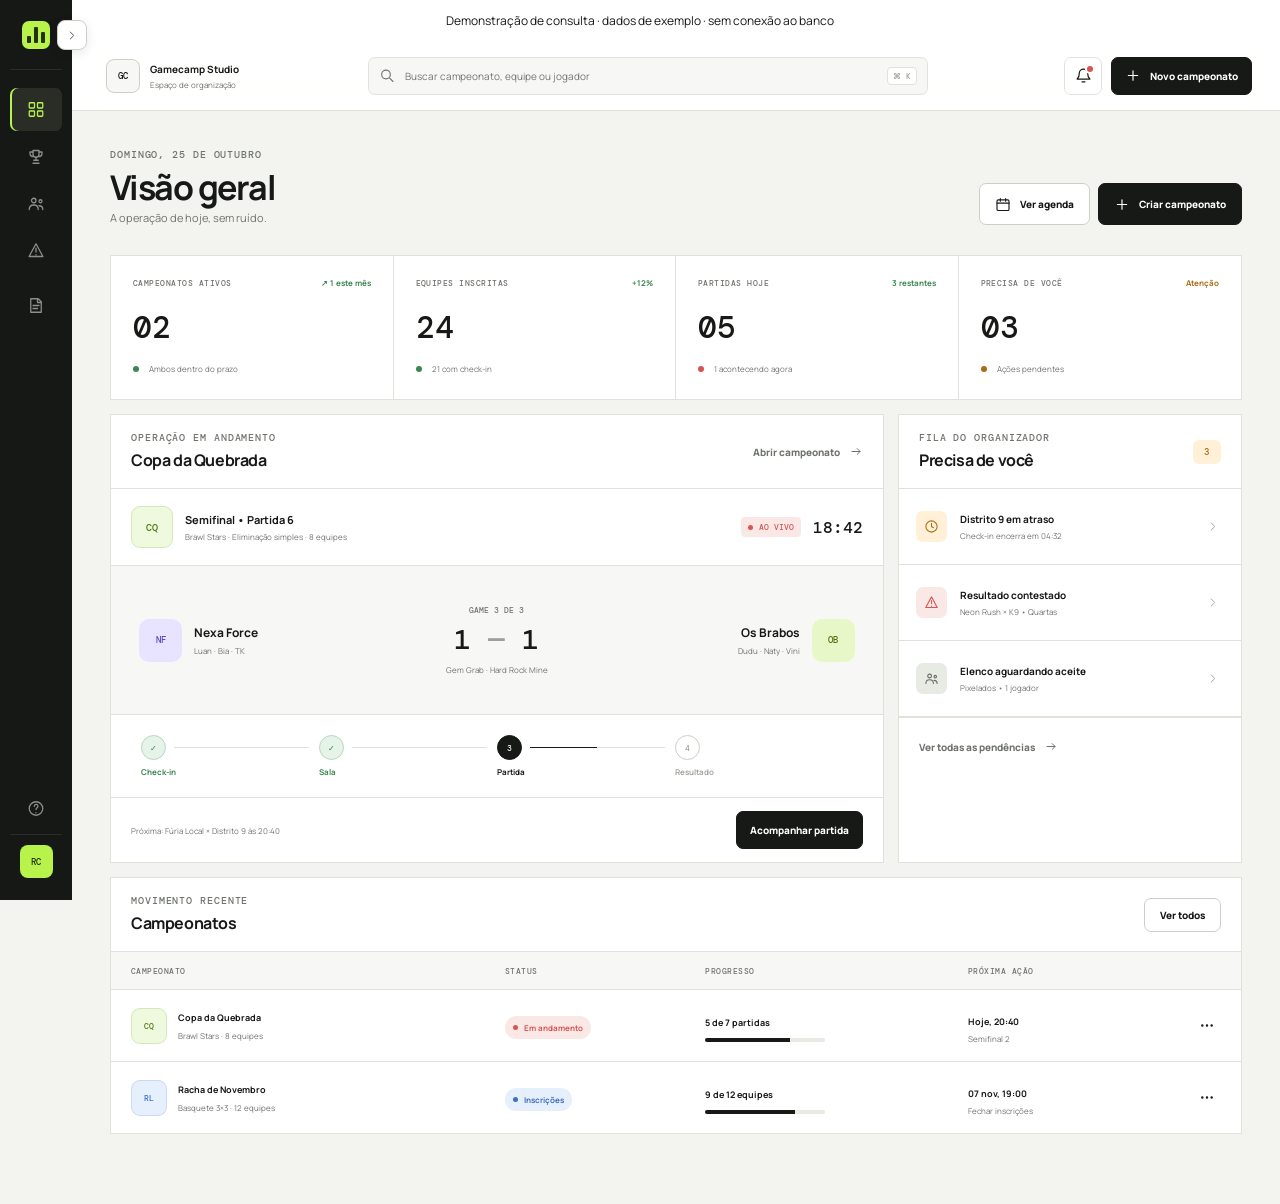
==== demos/gamecamp/index.html @ 2d7ef958 "feat: portfolio ALVZ com landing visual e galerias inline" ====
<!doctype html>
<html lang="pt-BR">
  <head>
    <meta charset="UTF-8" />
    <meta name="viewport" content="width=device-width, initial-scale=1.0" />
    <meta name="description" content="Gamecamp — central de campeonatos comunitários." />
    <title>Gamecamp — Central de campeonatos</title>
    <link rel="preconnect" href="https://fonts.googleapis.com" />
    <link rel="preconnect" href="https://fonts.gstatic.com" crossorigin />
    <link href="https://fonts.googleapis.com/css2?family=DM+Mono:wght@400;500&family=Manrope:wght@400;500;600;700;800&display=swap" rel="stylesheet" />
    <link rel="stylesheet" href="./styles.css" />
  </head>
  <body>
    <svg class="icon-defs" aria-hidden="true">
      <symbol id="i-grid" viewBox="0 0 24 24"><rect x="3" y="3" width="7" height="7" rx="1"/><rect x="14" y="3" width="7" height="7" rx="1"/><rect x="3" y="14" width="7" height="7" rx="1"/><rect x="14" y="14" width="7" height="7" rx="1"/></symbol>
      <symbol id="i-trophy" viewBox="0 0 24 24"><path d="M8 4h8v5a4 4 0 0 1-8 0V4Z"/><path d="M8 6H4v2a4 4 0 0 0 4 4M16 6h4v2a4 4 0 0 1-4 4M12 13v4M8 21h8M9 17h6"/></symbol>
      <symbol id="i-users" viewBox="0 0 24 24"><circle cx="9" cy="8" r="3"/><path d="M3 20c0-4 2-6 6-6s6 2 6 6"/><circle cx="18" cy="9" r="2"/><path d="M16 15c3 0 5 2 5 5"/></symbol>
      <symbol id="i-alert" viewBox="0 0 24 24"><path d="M12 3 2.8 20h18.4L12 3Z"/><path d="M12 9v5M12 17.5v.5"/></symbol>
      <symbol id="i-page" viewBox="0 0 24 24"><path d="M5 3h10l4 4v14H5V3Z"/><path d="M14 3v5h5M8 12h8M8 16h6"/></symbol>
      <symbol id="i-help" viewBox="0 0 24 24"><circle cx="12" cy="12" r="9"/><path d="M9.8 9a2.4 2.4 0 1 1 3.5 2.1c-.8.5-1.3 1-1.3 2.1M12 17.5v.2"/></symbol>
      <symbol id="i-settings" viewBox="0 0 24 24"><circle cx="12" cy="12" r="3"/><path d="m19.4 15 .1.1-1.8 3.1-.2-.1-2.1-.8a7 7 0 0 1-1.4.8l-.3 2.2H10l-.3-2.2a7 7 0 0 1-1.4-.8l-2.1.8-.2.1-1.8-3.1.1-.1 1.8-1.4a7 7 0 0 1 0-1.6L4.3 10.6l-.1-.1L6 7.4l.2.1 2.1.8a7 7 0 0 1 1.4-.8l.3-2.2h3.6l.3 2.2a7 7 0 0 1 1.4.8l2.1-.8.2-.1 1.8 3.1-.1.1-1.8 1.4a7 7 0 0 1 0 1.6l1.9 1.4Z"/></symbol>
      <symbol id="i-search" viewBox="0 0 24 24"><circle cx="10.5" cy="10.5" r="6.5"/><path d="m16 16 5 5"/></symbol>
      <symbol id="i-bell" viewBox="0 0 24 24"><path d="M18 9a6 6 0 0 0-12 0c0 7-3 7-3 8h18c0-1-3-1-3-8ZM10 21h4"/></symbol>
      <symbol id="i-plus" viewBox="0 0 24 24"><path d="M12 5v14M5 12h14"/></symbol>
      <symbol id="i-chevron" viewBox="0 0 24 24"><path d="m9 18 6-6-6-6"/></symbol>
      <symbol id="i-arrow" viewBox="0 0 24 24"><path d="M5 12h14M14 7l5 5-5 5"/></symbol>
      <symbol id="i-calendar" viewBox="0 0 24 24"><rect x="3" y="5" width="18" height="16" rx="2"/><path d="M8 3v4M16 3v4M3 10h18"/></symbol>
      <symbol id="i-clock" viewBox="0 0 24 24"><circle cx="12" cy="12" r="9"/><path d="M12 7v5l3 2"/></symbol>
      <symbol id="i-dots" viewBox="0 0 24 24"><circle cx="5" cy="12" r="1"/><circle cx="12" cy="12" r="1"/><circle cx="19" cy="12" r="1"/></symbol>
      <symbol id="i-external" viewBox="0 0 24 24"><path d="M14 4h6v6M20 4l-9 9"/><path d="M18 13v7H4V6h7"/></symbol>
      <symbol id="i-user" viewBox="0 0 24 24"><circle cx="12" cy="8" r="4"/><path d="M4 21c0-5 2.7-8 8-8s8 3 8 8"/></symbol>
      <symbol id="i-log-out" viewBox="0 0 24 24"><path d="M10 4H4v16h6M14 8l4 4-4 4M18 12H9"/></symbol>
      <symbol id="i-mail" viewBox="0 0 24 24"><rect x="3" y="5" width="18" height="14" rx="2"/><path d="m4 7 8 6 8-6"/></symbol>
      <symbol id="i-lock" viewBox="0 0 24 24"><rect x="4" y="10" width="16" height="11" rx="2"/><path d="M8 10V7a4 4 0 0 1 8 0v3"/></symbol>
    </svg>

    <main class="login-screen" data-login-screen>
      <section class="login-brand-panel">
        <a class="brand-lockup" href="#" aria-label="Gamecamp">
          <span class="brand-symbol"><i></i><i></i><i></i></span>
          <strong>GAMECAMP</strong>
        </a>
        <div class="login-message">
          <p class="overline">CENTRAL DE COMPETIÇÃO</p>
          <h1>Organizar é parte<br />do jogo.</h1>
          <p>Da primeira inscrição ao resultado final, tudo que o organizador precisa para conduzir um campeonato da comunidade.</p>
        </div>
        <div class="match-signal" aria-label="Partida ao vivo">
          <header><span><i></i> PARTIDA AO VIVO</span><time>18:42</time></header>
          <div class="match-signal-score"><span><b>NF</b>Nexa Force</span><strong>1 — 1</strong><span>Os Brabos<b>OB</b></span></div>
          <footer>SEMIFINAL <i></i> GEM GRAB <i></i> GAME 3</footer>
        </div>
      </section>

      <section class="login-form-panel">
        <form class="login-form" data-login-form>
          <div class="login-mobile-brand"><span class="brand-symbol"><i></i><i></i><i></i></span><strong>GAMECAMP</strong></div>
          <p class="overline">GAMECAMP</p>
          <h2 data-auth-title>Login</h2>
          <p class="form-intro" data-auth-intro>Entre na sua conta.</p>

          <label class="input-field signup-only is-hidden">
            <span>Nome</span>
            <span class="input-control plain"><input name="displayName" type="text" placeholder="Como você quer ser chamado" autocomplete="name" minlength="2" maxlength="80" /></span>
          </label>

          <label class="input-field">
            <span>E-mail</span>
            <span class="input-control"><svg><use href="#i-mail"/></svg><input name="email" type="email" placeholder="voce@exemplo.com" autocomplete="email" required /></span>
          </label>
          <label class="input-field">
            <span>Senha</span>
            <span class="input-control"><svg><use href="#i-lock"/></svg><input name="password" type="password" placeholder="Sua senha" autocomplete="current-password" minlength="8" required /></span>
          </label>
          <label class="input-field signup-only is-hidden">
            <span>Confirmar senha</span>
            <span class="input-control"><svg><use href="#i-lock"/></svg><input name="passwordConfirmation" type="password" placeholder="Digite a senha novamente" autocomplete="new-password" minlength="8" /></span>
          </label>
          <div class="login-options" data-login-options><label><input type="checkbox" checked /> Manter conectado</label><button type="button" data-password-reset>Esqueci minha senha</button></div>
          <p class="login-error is-hidden" data-login-error role="alert"></p>
          <button class="primary-action login-submit" type="submit" data-login-submit><span>Entrar</span><svg><use href="#i-arrow"/></svg></button>
          <p class="auth-switch"><span data-auth-switch-copy>Ainda não tem conta?</span> <button type="button" data-auth-mode="signup">Criar conta</button></p>
        </form>
      </section>
    </main>

    <div class="app-shell is-hidden" data-app-shell>
      <aside class="sidebar is-collapsed" data-sidebar>
        <header class="sidebar-header">
          <a class="brand-lockup sidebar-brand" href="#" aria-label="Gamecamp">
            <span class="brand-symbol"><i></i><i></i><i></i></span>
            <strong class="sidebar-label">GAMECAMP</strong>
          </a>
          <button class="sidebar-toggle" data-sidebar-toggle aria-label="Expandir menu" title="Expandir menu">
            <svg><use href="#i-chevron"/></svg>
          </button>
        </header>

        <nav class="sidebar-nav" aria-label="Navegação do dashboard">
          <p class="sidebar-section-label sidebar-label">ORGANIZAÇÃO</p>
          <button class="nav-item is-active" data-view="overview" title="Visão geral"><svg><use href="#i-grid"/></svg><span class="sidebar-label">Visão geral</span></button>
          <button class="nav-item" data-view="tournaments" data-organizer-only title="Campeonatos"><svg><use href="#i-trophy"/></svg><span class="sidebar-label">Campeonatos</span><b class="sidebar-label">2</b></button>
          <button class="nav-item" data-view="teams" data-organizer-only title="Equipes"><svg><use href="#i-users"/></svg><span class="sidebar-label">Equipes</span></button>
          <button class="nav-item" data-view="disputes" data-organizer-only title="Disputas"><svg><use href="#i-alert"/></svg><span class="sidebar-label">Disputas</span><b class="sidebar-label alert-count">1</b></button>

          <p class="sidebar-section-label sidebar-label secondary-label">PRODUTO</p>
          <button class="nav-item" data-view="presentation" title="Apresentação"><svg><use href="#i-page"/></svg><span class="sidebar-label">Apresentação</span></button>
        </nav>

        <div class="sidebar-footer">
          <button class="nav-item" data-demo-toast="Central de ajuda em breve" title="Ajuda"><svg><use href="#i-help"/></svg><span class="sidebar-label">Ajuda</span></button>
          <button class="profile-trigger" data-profile-trigger aria-expanded="false" title="Abrir perfil">
            <span class="avatar">RC</span>
            <span class="profile-copy sidebar-label"><strong data-profile-name>Conta Gamecamp</strong><small data-role-label>Participante</small></span>
            <svg class="profile-dots sidebar-label"><use href="#i-dots"/></svg>
          </button>

          <div class="profile-popover" data-profile-popover aria-hidden="true">
            <header><span class="avatar">RC</span><div><strong data-profile-name>Rafa Costa</strong><small data-profile-email>rafa@gamecamp.local</small></div></header>
            <button data-demo-toast="Página de conta em breve"><svg><use href="#i-user"/></svg> Minha conta</button>
            <button data-demo-toast="Preferências em breve"><svg><use href="#i-settings"/></svg> Preferências</button>
            <hr />
            <button class="danger-action" data-log-out><svg><use href="#i-log-out"/></svg> Sair</button>
          </div>
        </div>
      </aside>

      <section class="workspace">
        <header class="topbar">
          <button class="mobile-sidebar-toggle" data-sidebar-toggle aria-label="Abrir menu"><svg><use href="#i-grid"/></svg></button>
          <div class="workspace-context">
            <span class="context-mark">GC</span>
            <div><strong>Gamecamp Studio</strong><small>Espaço de organização</small></div>
          </div>
          <label class="global-search"><svg><use href="#i-search"/></svg><input type="search" placeholder="Buscar campeonato, equipe ou jogador" /><kbd>⌘ K</kbd></label>
          <div class="topbar-actions">
            <button class="icon-action notification-action" aria-label="Notificações" data-demo-toast="Você tem 3 notificações"><svg><use href="#i-bell"/></svg><i></i></button>
            <button class="primary-action compact-action" data-open-create data-organizer-only><svg><use href="#i-plus"/></svg><span>Novo campeonato</span></button>
          </div>
        </header>

        <div class="workspace-body">
          <section class="workspace-view is-active" data-view-panel="overview">
            <div class="participant-dashboard is-hidden" data-participant-dashboard>
              <div class="page-heading">
                <div><p class="overline">SUA CONTA</p><h1>Bem-vindo à Gamecamp</h1><p>Acompanhe seus campeonatos e equipes em um só lugar.</p></div>
                <button class="primary-action" data-request-organizer>Quero organizar campeonatos</button>
              </div>
              <section class="dashboard-panel participant-welcome">
                <div><p class="overline">PARTICIPAÇÃO</p><h2>Você ainda não está em uma equipe</h2><p>Quando um organizador adicionar ou convidar você, o campeonato aparecerá aqui.</p></div>
                <div class="participant-steps">
                  <span><b>01</b><strong>Receba um convite</strong><small>Do organizador ou capitão da equipe</small></span>
                  <span><b>02</b><strong>Confirme sua equipe</strong><small>Confira elenco, modalidade e horário</small></span>
                  <span><b>03</b><strong>Acompanhe as partidas</strong><small>Check-in, sala, placar e resultados</small></span>
                </div>
              </section>
            </div>
            <div data-organizer-dashboard>
            <div class="page-heading">
              <div><p class="overline">DOMINGO, 25 DE OUTUBRO</p><h1>Visão geral</h1><p>A operação de hoje, sem ruído.</p></div>
              <div class="heading-actions"><button class="secondary-action"><svg><use href="#i-calendar"/></svg> Ver agenda</button><button class="primary-action" data-open-create data-organizer-only><svg><use href="#i-plus"/></svg> Criar campeonato</button></div>
            </div>

            <div class="metric-strip">
              <article><header><span>CAMPEONATOS ATIVOS</span><b>↗ 1 este mês</b></header><strong>02</strong><footer><i class="signal positive"></i> Ambos dentro do prazo</footer></article>
              <article><header><span>EQUIPES INSCRITAS</span><b>+12%</b></header><strong>24</strong><footer><i class="signal positive"></i> 21 com check-in</footer></article>
              <article><header><span>PARTIDAS HOJE</span><b>3 restantes</b></header><strong>05</strong><footer><i class="signal live"></i> 1 acontecendo agora</footer></article>
              <article><header><span>PRECISA DE VOCÊ</span><b class="warning-text">Atenção</b></header><strong>03</strong><footer><i class="signal warning"></i> Ações pendentes</footer></article>
            </div>

            <div class="dashboard-grid">
              <section class="dashboard-panel operations-panel">
                <header class="panel-header"><div><p class="overline">OPERAÇÃO EM ANDAMENTO</p><h2>Copa da Quebrada</h2></div><button class="quiet-action" data-view="tournaments">Abrir campeonato <svg><use href="#i-arrow"/></svg></button></header>
                <div class="operation-summary">
                  <div class="event-identity"><span class="event-monogram">CQ</span><div><strong>Semifinal • Partida 6</strong><small>Brawl Stars · Eliminação simples · 8 equipes</small></div></div>
                  <div class="live-clock"><span><i></i> AO VIVO</span><strong>18:42</strong></div>
                </div>
                <div class="live-match">
                  <div class="team-side"><span class="team-shield violet">NF</span><div><strong>Nexa Force</strong><small>Luan · Bia · TK</small></div></div>
                  <div class="central-score"><small>GAME 3 DE 3</small><strong>1 <i>—</i> 1</strong><span>Gem Grab · Hard Rock Mine</span></div>
                  <div class="team-side right"><div><strong>Os Brabos</strong><small>Dudu · Naty · Vini</small></div><span class="team-shield lime">OB</span></div>
                </div>
                <div class="stage-track"><span class="complete"><i>✓</i><b>Check-in</b></span><span class="complete"><i>✓</i><b>Sala</b></span><span class="current"><i>3</i><b>Partida</b></span><span><i>4</i><b>Resultado</b></span></div>
                <footer class="panel-footer"><span>Próxima: Fúria Local × Distrito 9 às 20:40</span><button class="primary-action compact-action" data-demo-toast="Central da partida aberta">Acompanhar partida</button></footer>
              </section>

              <aside class="dashboard-panel action-panel">
                <header class="panel-header"><div><p class="overline">FILA DO ORGANIZADOR</p><h2>Precisa de você</h2></div><span class="count-badge">3</span></header>
                <div class="action-list">
                  <button><span class="action-icon warning"><svg><use href="#i-clock"/></svg></span><span><strong>Distrito 9 em atraso</strong><small>Check-in encerra em 04:32</small></span><svg><use href="#i-chevron"/></svg></button>
                  <button><span class="action-icon danger"><svg><use href="#i-alert"/></svg></span><span><strong>Resultado contestado</strong><small>Neon Rush × K9 • Quartas</small></span><svg><use href="#i-chevron"/></svg></button>
                  <button><span class="action-icon neutral"><svg><use href="#i-users"/></svg></span><span><strong>Elenco aguardando aceite</strong><small>Pixelados • 1 jogador</small></span><svg><use href="#i-chevron"/></svg></button>
                </div>
                <footer class="panel-footer"><button class="quiet-action" data-view="disputes">Ver todas as pendências <svg><use href="#i-arrow"/></svg></button></footer>
              </aside>
            </div>

            <section class="dashboard-panel recent-panel">
              <header class="panel-header"><div><p class="overline">MOVIMENTO RECENTE</p><h2>Campeonatos</h2></div><button class="secondary-action small-action" data-view="tournaments">Ver todos</button></header>
              <div class="tournament-table" role="table" aria-label="Campeonatos recentes">
                <div class="table-row table-head" role="row"><span>CAMPEONATO</span><span>STATUS</span><span>PROGRESSO</span><span>PRÓXIMA AÇÃO</span><span></span></div>
                <div class="table-row" role="row"><span class="tournament-name"><b class="event-monogram small">CQ</b><span><strong>Copa da Quebrada</strong><small>Brawl Stars · 8 equipes</small></span></span><span><i class="status-pill live"><b></b> Em andamento</i></span><span><strong>5 de 7 partidas</strong><i class="progress-bar"><b style="width:71%"></b></i></span><span><strong>Hoje, 20:40</strong><small>Semifinal 2</small></span><button aria-label="Opções"><svg><use href="#i-dots"/></svg></button></div>
                <div class="table-row" role="row"><span class="tournament-name"><b class="event-monogram small blue">RL</b><span><strong>Racha de Novembro</strong><small>Basquete 3×3 · 12 equipes</small></span></span><span><i class="status-pill scheduled"><b></b> Inscrições</i></span><span><strong>9 de 12 equipes</strong><i class="progress-bar"><b style="width:75%"></b></i></span><span><strong>07 nov, 19:00</strong><small>Fechar inscrições</small></span><button aria-label="Opções"><svg><use href="#i-dots"/></svg></button></div>
              </div>
            </section>
            </div>
          </section>

          <section class="workspace-view" data-view-panel="tournaments">
            <div class="page-heading compact"><div><p class="overline">COPA DA QUEBRADA</p><h1>Chave e partidas</h1><p>Eliminação simples · Semifinais em andamento</p></div><div class="heading-actions"><button class="secondary-action">Regulamento</button><button class="primary-action compact-action">Gerenciar rodada</button></div></div>
            <section class="dashboard-panel bracket-panel">
              <header class="panel-header"><div><p class="overline">CHAVE PRINCIPAL</p><h2>Eliminação simples</h2></div><div class="bracket-legend"><span><i class="signal live"></i> Ao vivo</span><span><i class="signal positive"></i> Finalizada</span></div></header>
              <div class="bracket-board">
                <div class="bracket-column"><h3>QUARTAS DE FINAL</h3><article class="bracket-match finished"><span>Nexa Force <b>2</b></span><span>Zona Norte <b>0</b></span></article><article class="bracket-match finished"><span>Os Brabos <b>2</b></span><span>Alpha Crew <b>1</b></span></article><article class="bracket-match finished"><span>Fúria Local <b>2</b></span><span>Pixelados <b>0</b></span></article><article class="bracket-match"><span>Distrito 9 <b>—</b></span><span>Ritmo Rush <b>—</b></span></article></div>
                <div class="bracket-column centered"><h3>SEMIFINAIS</h3><article class="bracket-match is-live"><small>AO VIVO · GAME 3</small><span>Nexa Force <b>1</b></span><span>Os Brabos <b>1</b></span></article><article class="bracket-match"><small>HOJE · 20:40</small><span>Fúria Local <b>—</b></span><span>A definir <b>—</b></span></article></div>
                <div class="bracket-column final-column"><h3>GRANDE FINAL</h3><article class="bracket-match final-match"><small>HOJE · 21:30</small><span>Finalista 1 <b>—</b></span><span>Finalista 2 <b>—</b></span></article></div>
              </div>
            </section>
          </section>

          <section class="workspace-view" data-view-panel="teams">
            <div class="page-heading compact"><div><p class="overline">COMUNIDADE</p><h1>Equipes</h1><p>Elencos, capitães e situação de participação.</p></div><button class="primary-action"><svg><use href="#i-plus"/></svg> Convidar equipe</button></div>
            <section class="dashboard-panel teams-panel">
              <div class="teams-grid">
                <article><span class="team-shield violet">NF</span><div><strong>Nexa Force</strong><small>Luan · Bia · TK · Niko</small></div><i class="status-pill confirmed"><b></b> Confirmada</i></article>
                <article><span class="team-shield lime">OB</span><div><strong>Os Brabos</strong><small>Dudu · Naty · Vini</small></div><i class="status-pill confirmed"><b></b> Confirmada</i></article>
                <article><span class="team-shield red">FL</span><div><strong>Fúria Local</strong><small>Maya · Gu · Levi · Iris</small></div><i class="status-pill confirmed"><b></b> Confirmada</i></article>
                <article><span class="team-shield cyan">D9</span><div><strong>Distrito 9</strong><small>Leo · Rani · Beto</small></div><i class="status-pill pending"><b></b> Pendente</i></article>
              </div>
            </section>
          </section>

          <section class="workspace-view" data-view-panel="disputes">
            <div class="page-heading compact"><div><p class="overline">ARBITRAGEM</p><h1>Disputas</h1><p>Evidências, decisões e histórico de alterações.</p></div><button class="secondary-action">Política de disputa</button></div>
            <section class="dashboard-panel dispute-card">
              <header><span class="action-icon danger"><svg><use href="#i-alert"/></svg></span><div><p class="overline">ABERTA HÁ 06 MIN</p><h2>Neon Rush × K9</h2><p>Resultado da segunda partida contestado pela equipe K9.</p></div><i class="status-pill review"><b></b> Em análise</i></header>
              <div class="evidence-row"><span><small>RESULTADO INFORMADO</small><strong>Neon Rush 2 — 0 K9</strong></span><span><small>MOTIVO</small><strong>Configuração incorreta da sala</strong></span><span><small>EVIDÊNCIAS</small><strong>2 screenshots</strong></span></div>
              <footer><button class="secondary-action">Ver evidências</button><button class="primary-action" data-demo-toast="Painel de decisão aberto">Analisar disputa</button></footer>
            </section>
          </section>

          <section class="workspace-view" data-view-panel="presentation">
            <div class="page-heading compact"><div><p class="overline">VISÃO DO PRODUTO</p><h1>Apresentação</h1><p>A ideia original continua aqui, agora subordinada ao produto.</p></div><button class="secondary-action"><svg><use href="#i-external"/></svg> Compartilhar resumo</button></div>
            <section class="presentation-board">
              <article class="presentation-statement"><span>01 / PROBLEMA</span><h2>Campeonatos pequenos ainda vivem entre planilha, grupo e improviso.</h2><p>O Gamecamp junta inscrição, chave, partida, evidência e decisão numa operação única, compreensível no celular.</p></article>
              <article><span>02 / PRIMEIRO RECORTE</span><h3>Brawl Stars</h3><p>Equipes de três, batalha amistosa, check-in, sala, sets, games e resultado confirmado pelos capitães.</p></article>
              <article><span>03 / MOTOR</span><h3>Multi-modalidade</h3><p>O núcleo permanece; placar, elenco e regras mudam conforme o esporte ou jogo.</p></article>
              <article class="presentation-quote"><p>“Menos caos no grupo.<br />Mais jogo na tela.”</p><small>PRINCÍPIO DE PRODUTO</small></article>
            </section>
          </section>
        </div>
      </section>
    </div>

    <div class="dialog-backdrop is-hidden" data-create-dialog role="dialog" aria-modal="true" aria-labelledby="create-title">
      <section class="create-dialog">
        <header><div><p class="overline">NOVO CAMPEONATO</p><h2 id="create-title">Comece pelo essencial</h2></div><button data-close-create aria-label="Fechar">×</button></header>
        <div class="create-options">
          <button class="is-selected" data-game="Brawl Stars"><span class="game-glyph">BS</span><span><strong>Brawl Stars</strong><small>3×3 · Online</small></span><i>✓</i></button>
          <button data-game="Basquete 3x3"><span class="game-glyph">3×3</span><span><strong>Basquete</strong><small>Quadra · Presencial</small></span><i>✓</i></button>
          <button data-game="Outra modalidade"><span class="game-glyph">+</span><span><strong>Outra modalidade</strong><small>Configurar do zero</small></span><i>✓</i></button>
        </div>
        <label class="input-field"><span>Nome do campeonato</span><span class="input-control plain"><input data-tournament-name value="Copa da Comunidade" minlength="3" maxlength="120" required /></span></label>
        <footer><button class="secondary-action" data-close-create>Cancelar</button><button class="primary-action" data-create-draft>Criar rascunho <svg><use href="#i-arrow"/></svg></button></footer>
      </section>
    </div>

    <div class="dialog-backdrop is-hidden" data-organizer-dialog role="dialog" aria-modal="true" aria-labelledby="organizer-title">
      <section class="create-dialog organizer-dialog">
        <header><div><p class="overline">PERMISSÃO DE ORGANIZADOR</p><h2 id="organizer-title">Conte um pouco sobre o campeonato</h2></div><button data-close-organizer aria-label="Fechar">×</button></header>
        <p class="dialog-intro">Você continuará usando sua conta normalmente enquanto a solicitação é analisada.</p>
        <label class="input-field"><span>O que você pretende organizar?</span><span class="input-control textarea-control"><textarea data-organizer-message minlength="20" maxlength="1000" placeholder="Ex.: campeonato comunitário de Brawl Stars para 16 equipes, previsto para dezembro." required></textarea></span></label>
        <footer><button class="secondary-action" data-close-organizer>Cancelar</button><button class="primary-action" data-submit-organizer>Enviar solicitação <svg><use href="#i-arrow"/></svg></button></footer>
      </section>
    </div>

    <div class="toast" data-toast role="status" aria-live="polite"><span>✓</span><p></p></div>
    
  <script src="./demo.js"></script></body>
</html>
---- demos/gamecamp/styles.css ----
:root {
  --background: #f3f4f0;
  --surface: #ffffff;
  --surface-subtle: #f7f8f5;
  --surface-strong: #e8eae4;
  --foreground: #171916;
  --muted: #6f746c;
  --border: #dfe2db;
  --border-strong: #cbd0c6;
  --sidebar: #161815;
  --sidebar-muted: #8b9087;
  --accent: #b7f34b;
  --accent-strong: #79a71f;
  --accent-ink: #243109;
  --danger: #d85652;
  --danger-soft: #fae8e6;
  --warning: #a96b13;
  --warning-soft: #fff0d7;
  --info: #3f6fbe;
  --info-soft: #e6effc;
  --success: #3c8652;
  --success-soft: #e5f3e8;
  --violet: #6e5bdd;
  --violet-soft: #e8e4ff;
  --shadow: 0 20px 60px rgba(24, 29, 20, 0.12);
  --sidebar-collapsed: 72px;
  --sidebar-expanded: 236px;
  --radius-sm: 8px;
  --radius-md: 12px;
  --font-ui: "Manrope", sans-serif;
  --font-mono: "DM Mono", monospace;
}

* { box-sizing: border-box; }
html, body { min-height: 100%; }
body { margin: 0; background: var(--background); color: var(--foreground); font-family: var(--font-ui); }
button, input, textarea { font: inherit; }
button { color: inherit; }
a { color: inherit; text-decoration: none; }
.is-hidden { display: none !important; }
.icon-defs { position: fixed; width: 0; height: 0; overflow: hidden; }
svg { width: 19px; height: 19px; fill: none; stroke: currentColor; stroke-width: 1.7; stroke-linecap: round; stroke-linejoin: round; }
.overline { margin: 0 0 9px; color: var(--muted); font: 500 10px/1.2 var(--font-mono); letter-spacing: .09em; }

/* Login */
.login-screen { min-height: 100vh; display: grid; grid-template-columns: minmax(430px, .95fr) minmax(470px, 1.05fr); background: var(--surface); }
.login-brand-panel { min-height: 100vh; padding: 42px 54px; display: flex; flex-direction: column; position: relative; overflow: hidden; background: var(--sidebar); color: #f7f8f4; }
.login-brand-panel::before { content: ""; position: absolute; inset: 0; opacity: .12; background-image: linear-gradient(rgba(255,255,255,.16) 1px, transparent 1px), linear-gradient(90deg, rgba(255,255,255,.16) 1px, transparent 1px); background-size: 44px 44px; mask-image: linear-gradient(to bottom right, #000, transparent 75%); }
.login-brand-panel::after { content: ""; position: absolute; width: 360px; height: 360px; right: -175px; bottom: 8%; border: 1px solid rgba(183,243,75,.2); border-radius: 50%; box-shadow: 0 0 0 70px rgba(183,243,75,.035), 0 0 0 140px rgba(183,243,75,.025); }
.brand-lockup { display: inline-flex; align-items: center; gap: 11px; position: relative; z-index: 1; }
.brand-lockup strong { font-size: 16px; letter-spacing: .08em; }
.brand-symbol { width: 28px; height: 28px; display: grid; grid-template-columns: repeat(3, 1fr); align-items: end; gap: 3px; padding: 6px 5px; border-radius: 7px; background: var(--accent); }
.brand-symbol i { display: block; border-radius: 1px; background: var(--accent-ink); }
.brand-symbol i:nth-child(1) { height: 7px; }.brand-symbol i:nth-child(2) { height: 16px; }.brand-symbol i:nth-child(3) { height: 11px; }
.login-message { max-width: 650px; margin: auto 0 65px; position: relative; z-index: 1; }
.login-message .overline { color: var(--accent); }
.login-message h1 { margin: 0 0 25px; font-size: clamp(48px, 5vw, 76px); line-height: .98; letter-spacing: -.06em; }
.login-message > p:last-child { max-width: 530px; margin: 0; color: #aeb3aa; font-size: 16px; line-height: 1.75; }
.login-brand-panel > small { position: relative; z-index: 1; color: #777d74; font: 400 10px var(--font-mono); }
.match-signal { width: min(590px, 100%); margin-bottom: 35px; position: relative; z-index: 1; border: 1px solid #343831; background: rgba(26,29,25,.86); }
.match-signal header, .match-signal footer { min-height: 36px; padding: 0 14px; display: flex; align-items: center; justify-content: space-between; color: #899087; font: 500 9px var(--font-mono); letter-spacing: .07em; }
.match-signal header { border-bottom: 1px solid #343831; }.match-signal footer { justify-content: flex-start; gap: 11px; border-top: 1px solid #343831; }.match-signal footer i { width: 3px; height: 3px; border-radius: 50%; background: #596057; }
.match-signal header span { display: flex; align-items: center; gap: 8px; color: var(--accent); }.match-signal header span i { width: 6px; height: 6px; border-radius: 50%; background: var(--accent); animation: pulse 1.4s infinite; }
.match-signal-score { min-height: 76px; padding: 0 18px; display: grid; grid-template-columns: 1fr auto 1fr; align-items: center; gap: 15px; }
.match-signal-score > span { display: flex; align-items: center; gap: 10px; font-size: 12px; font-weight: 700; }.match-signal-score > span:last-child { justify-content: flex-end; }.match-signal-score b { width: 34px; height: 34px; display: grid; place-items: center; border: 1px solid #42473e; color: #b7bcb3; font: 500 9px var(--font-mono); }.match-signal-score > strong { font: 500 23px var(--font-mono); }
.login-form-panel { min-height: 100vh; display: grid; place-items: center; padding: 55px; }
.login-form { width: min(410px, 100%); }
.login-mobile-brand { display: none; }
.login-form h2 { margin: 0 0 8px; font-size: 36px; letter-spacing: -.045em; }
.form-intro { margin: 0 0 35px; color: var(--muted); font-size: 14px; line-height: 1.6; }
.input-field { display: grid; gap: 8px; margin-bottom: 18px; color: #484d46; font-size: 11px; font-weight: 700; }
.input-control { min-height: 50px; display: flex; align-items: center; gap: 11px; padding: 0 14px; border: 1px solid var(--border-strong); border-radius: var(--radius-sm); background: var(--surface); transition: border-color .2s, box-shadow .2s; }
.input-control:focus-within { border-color: #7e8579; box-shadow: 0 0 0 3px rgba(23,25,22,.06); }.input-control svg { width: 17px; color: #8c9289; }.input-control input { width: 100%; border: 0; outline: 0; background: transparent; color: var(--foreground); font-size: 13px; }.input-control.plain { padding-inline: 12px; }
.login-options { margin: -1px 0 25px; display: flex; align-items: center; justify-content: space-between; gap: 12px; color: var(--muted); font-size: 10px; }.login-options label { display: flex; align-items: center; gap: 7px; }.login-options input { accent-color: var(--foreground); }.login-options button { border: 0; background: transparent; color: var(--foreground); font-size: 10px; font-weight: 700; cursor: pointer; }
.login-submit { width: 100%; min-height: 51px; justify-content: space-between !important; }
.login-error { margin: -10px 0 16px; color: var(--danger); font-size: 10px; line-height: 1.5; }
.login-error.is-success { color: var(--success); }
.auth-switch { margin: 20px 0 0; color: var(--muted); font-size: 11px; text-align: center; }
.auth-switch button { padding: 0; border: 0; background: transparent; color: var(--foreground); font-weight: 800; cursor: pointer; }
/* App shell */
.app-shell { min-height: 100vh; display: flex; }
.sidebar { width: var(--sidebar-expanded); height: 100vh; height: 100dvh; min-height: 0; padding: 0 10px 12px; display: flex; flex-direction: column; flex: none; position: fixed; inset: 0 auto 0 0; z-index: 10; overflow: visible; background: var(--sidebar); color: #eef0eb; transition: width .22s ease; }
.sidebar.is-collapsed { width: var(--sidebar-collapsed); }
.sidebar-header { height: 70px; display: flex; align-items: center; justify-content: space-between; padding: 0 9px; position: relative; border-bottom: 1px solid #2a2d28; }
.sidebar-brand { overflow: hidden; white-space: nowrap; }.sidebar-brand .brand-symbol { flex: none; }.sidebar-brand strong { margin-left: 2px; }
.sidebar-toggle { width: 30px; height: 30px; display: grid; place-items: center; position: absolute; right: -25px; top: 20px; z-index: 2; border: 1px solid var(--border-strong); border-radius: 8px; background: var(--surface); color: #555b53; box-shadow: 0 3px 12px rgba(0,0,0,.09); cursor: pointer; }
.sidebar-toggle svg { width: 14px; transition: transform .22s; }.sidebar:not(.is-collapsed) .sidebar-toggle svg { transform: rotate(180deg); }
.sidebar-nav { min-height: 0; padding-top: 18px; display: grid; gap: 4px; overflow-y: auto; overflow-x: hidden; scrollbar-width: none; }.sidebar-nav::-webkit-scrollbar { display: none; }
.sidebar-section-label { margin: 0 11px 8px; color: #60665d; font: 500 8px var(--font-mono); letter-spacing: .12em; white-space: nowrap; }.secondary-label { margin-top: 18px; }
.nav-item { min-height: 43px; width: 100%; padding: 0 12px; display: flex; align-items: center; gap: 13px; border: 0; border-radius: 7px; background: transparent; color: var(--sidebar-muted); text-align: left; cursor: pointer; white-space: nowrap; overflow: hidden; transition: background .16s, color .16s; }
.nav-item svg { width: 18px; flex: none; }.nav-item span { font-size: 11px; font-weight: 600; }.nav-item > b { min-width: 20px; height: 19px; margin-left: auto; display: grid; place-items: center; border-radius: 5px; background: #2e322c; color: #92988f; font: 500 8px var(--font-mono); }.nav-item > b.alert-count { background: #4a2927; color: #f7a6a1; }
.nav-item:hover { background: #20231f; color: #eef0eb; }.nav-item.is-active { background: #292d26; color: #fff; box-shadow: inset 2px 0 var(--accent); }.nav-item.is-active svg { color: var(--accent); }
.sidebar.is-collapsed .sidebar-label { display: none; width: 0; opacity: 0; pointer-events: none; overflow: hidden; }.sidebar.is-collapsed .sidebar-header { padding-inline: 0; justify-content: center; }.sidebar.is-collapsed .sidebar-brand { gap: 0; }.sidebar.is-collapsed .nav-item { justify-content: center; gap: 0; padding-inline: 0; }.sidebar.is-collapsed .sidebar-section-label { display: none; }.sidebar.is-collapsed .secondary-label { width: 30px; height: 1px; margin: 3px auto 0; display: block; background: #2a2d28; color: transparent; }.sidebar.is-collapsed .profile-trigger { gap: 0; }
.sidebar-footer { margin-top: auto; position: relative; display: grid; gap: 4px; }
.profile-trigger { min-height: 54px; width: 100%; padding: 8px 9px; display: flex; align-items: center; gap: 10px; border: 0; border-top: 1px solid #2a2d28; background: transparent; color: #fff; cursor: pointer; text-align: left; overflow: hidden; }
.avatar { width: 33px; height: 33px; display: grid; place-items: center; flex: none; border-radius: 8px; background: var(--accent); color: var(--accent-ink); font: 500 9px var(--font-mono); }
.profile-copy { display: grid; gap: 3px; white-space: nowrap; }.profile-copy strong { font-size: 10px; }.profile-copy small { color: var(--sidebar-muted); font-size: 8px; }.profile-dots { width: 17px; margin-left: auto; color: var(--sidebar-muted); }
.sidebar.is-collapsed .profile-trigger { justify-content: center; padding-inline: 0; }
.profile-popover { width: 240px; padding: 8px; position: absolute; left: calc(100% + 10px); bottom: 3px; display: none; border: 1px solid var(--border); border-radius: 10px; background: var(--surface); color: var(--foreground); box-shadow: var(--shadow); }.profile-popover.is-open { display: block; animation: pop .16s ease; }.profile-popover header { padding: 8px; display: flex; align-items: center; gap: 10px; border-bottom: 1px solid var(--border); margin-bottom: 6px; }.profile-popover header div { display: grid; gap: 3px; }.profile-popover header strong { font-size: 10px; }.profile-popover header small { color: var(--muted); font-size: 8px; }.profile-popover button { width: 100%; min-height: 36px; padding: 0 9px; display: flex; align-items: center; gap: 9px; border: 0; border-radius: 6px; background: transparent; font-size: 10px; cursor: pointer; }.profile-popover button:hover { background: var(--surface-subtle); }.profile-popover button svg { width: 16px; color: var(--muted); }.profile-popover hr { border: 0; border-top: 1px solid var(--border); margin: 6px 0; }.profile-popover .danger-action { color: var(--danger); }

.workspace { width: calc(100% - var(--sidebar-collapsed)); min-height: 100vh; margin-left: var(--sidebar-collapsed); transition: width .22s, margin-left .22s; }
.sidebar:not(.is-collapsed) + .workspace { width: calc(100% - var(--sidebar-expanded)); margin-left: var(--sidebar-expanded); }
.topbar { height: 70px; padding: 0 28px 0 34px; display: grid; grid-template-columns: 240px minmax(260px, 560px) auto; align-items: center; gap: 22px; border-bottom: 1px solid var(--border); background: rgba(255,255,255,.92); position: sticky; top: 0; z-index: 5; backdrop-filter: blur(12px); }
.mobile-sidebar-toggle { display: none; }
.workspace-context { display: flex; align-items: center; gap: 10px; }.context-mark { width: 34px; height: 34px; display: grid; place-items: center; border: 1px solid var(--border-strong); border-radius: 8px; background: var(--surface-subtle); font: 500 9px var(--font-mono); }.workspace-context div { display: grid; gap: 3px; }.workspace-context strong { font-size: 10px; }.workspace-context small { color: var(--muted); font-size: 8px; }
.global-search { min-height: 38px; padding: 0 10px; display: flex; align-items: center; gap: 8px; border: 1px solid var(--border); border-radius: 7px; background: var(--surface-subtle); color: var(--muted); }.global-search svg { width: 16px; }.global-search input { min-width: 0; flex: 1; border: 0; outline: 0; background: transparent; color: var(--foreground); font-size: 10px; }.global-search kbd { padding: 3px 5px; border: 1px solid var(--border); border-radius: 4px; background: var(--surface); color: #8b9088; font: 400 8px var(--font-mono); }
.topbar-actions { display: flex; align-items: center; justify-content: flex-end; gap: 9px; }.icon-action { width: 38px; height: 38px; display: grid; place-items: center; position: relative; border: 1px solid var(--border); border-radius: 7px; background: var(--surface); cursor: pointer; }.icon-action svg { width: 17px; }.notification-action i { width: 6px; height: 6px; position: absolute; top: 8px; right: 8px; border-radius: 50%; background: var(--danger); box-shadow: 0 0 0 2px var(--surface); }
.primary-action, .secondary-action, .quiet-action { min-height: 42px; padding: 0 15px; display: inline-flex; align-items: center; justify-content: center; gap: 9px; border-radius: 7px; font-size: 10px; font-weight: 800; cursor: pointer; transition: transform .16s, background .16s, border-color .16s; }.primary-action:hover, .secondary-action:hover { transform: translateY(-1px); }.primary-action { border: 1px solid var(--foreground); background: var(--foreground); color: #fff; }.primary-action svg { width: 16px; }.secondary-action { border: 1px solid var(--border-strong); background: var(--surface); color: var(--foreground); }.secondary-action svg { width: 16px; }.quiet-action { min-height: auto; padding: 0; border: 0; background: transparent; color: var(--muted); }.quiet-action:hover { color: var(--foreground); }.quiet-action svg { width: 14px; }.compact-action { min-height: 38px; padding-inline: 13px; }.small-action { min-height: 34px; }
.workspace-body { max-width: 1500px; margin: auto; padding: 38px 38px 70px; }
.workspace-view { display: none; }.workspace-view.is-active { display: block; animation: fade .24s ease; }
.page-heading { margin-bottom: 30px; display: flex; align-items: flex-end; justify-content: space-between; gap: 30px; }.page-heading h1 { margin: 0 0 6px; font-size: 34px; line-height: 1; letter-spacing: -.045em; }.page-heading > div > p:last-child { margin: 0; color: var(--muted); font-size: 11px; }.page-heading.compact { align-items: center; }.heading-actions { display: flex; gap: 8px; }
.metric-strip { display: grid; grid-template-columns: repeat(4,1fr); border: 1px solid var(--border); background: var(--surface); }.metric-strip article { min-height: 143px; padding: 21px 22px; border-right: 1px solid var(--border); }.metric-strip article:last-child { border-right: 0; }.metric-strip header, .metric-strip footer { display: flex; align-items: center; justify-content: space-between; gap: 10px; }.metric-strip header span { color: var(--muted); font: 500 8px var(--font-mono); letter-spacing: .06em; }.metric-strip header b { color: var(--success); font-size: 8px; }.metric-strip article > strong { display: block; margin: 19px 0 15px; font: 500 31px var(--font-mono); }.metric-strip footer { justify-content: flex-start; color: var(--muted); font-size: 8px; }.signal { width: 6px; height: 6px; flex: none; border-radius: 50%; background: #a0a59d; }.signal.positive { background: var(--success); }.signal.live { background: var(--danger); animation: pulse 1.4s infinite; }.signal.warning { background: var(--warning); }.warning-text { color: var(--warning) !important; }
.dashboard-grid { margin-top: 14px; display: grid; grid-template-columns: minmax(0, 1.62fr) minmax(300px, .72fr); gap: 14px; }
.dashboard-panel { border: 1px solid var(--border); background: var(--surface); }.panel-header { min-height: 70px; padding: 17px 20px; display: flex; align-items: center; justify-content: space-between; gap: 20px; border-bottom: 1px solid var(--border); }.panel-header .overline { margin-bottom: 5px; }.panel-header h2 { margin: 0; font-size: 16px; letter-spacing: -.025em; }.count-badge { min-width: 28px; height: 24px; display: grid; place-items: center; border-radius: 6px; background: var(--warning-soft); color: var(--warning); font: 500 9px var(--font-mono); }
.operation-summary { min-height: 76px; padding: 14px 20px; display: flex; align-items: center; justify-content: space-between; gap: 20px; }.event-identity { display: flex; align-items: center; gap: 12px; }.event-monogram { width: 42px; height: 42px; display: grid; place-items: center; flex: none; border: 1px solid #d7e7b9; border-radius: 9px; background: #eff9de; color: #547616; font: 500 10px var(--font-mono); }.event-identity div { display: grid; gap: 4px; }.event-identity strong { font-size: 11px; }.event-identity small { color: var(--muted); font-size: 8px; }.live-clock { display: flex; align-items: center; gap: 12px; }.live-clock span { padding: 5px 7px; display: flex; align-items: center; gap: 6px; border-radius: 4px; background: var(--danger-soft); color: var(--danger); font: 500 8px var(--font-mono); }.live-clock span i { width: 5px; height: 5px; border-radius: 50%; background: currentColor; animation: pulse 1.4s infinite; }.live-clock strong { font: 500 16px var(--font-mono); }
.live-match { min-height: 150px; padding: 25px 28px; display: grid; grid-template-columns: 1fr auto 1fr; align-items: center; gap: 22px; border-block: 1px solid var(--border); background: var(--surface-subtle); }.team-side { display: flex; align-items: center; gap: 12px; }.team-side.right { justify-content: flex-end; text-align: right; }.team-side div { display: grid; gap: 4px; }.team-side strong { font-size: 12px; }.team-side small { color: var(--muted); font-size: 8px; }.team-shield { width: 43px; height: 43px; display: grid; place-items: center; flex: none; border-radius: 10px; font: 500 9px var(--font-mono); }.team-shield.violet { background: var(--violet-soft); color: #5844c8; }.team-shield.lime { background: #e8f7c8; color: #527212; }.team-shield.red { background: var(--danger-soft); color: var(--danger); }.team-shield.cyan { background: #dff4f5; color: #357b7f; }
.central-score { min-width: 150px; display: grid; justify-items: center; gap: 6px; }.central-score small { color: var(--muted); font: 500 8px var(--font-mono); }.central-score strong { font: 500 28px var(--font-mono); }.central-score strong i { color: #9ba098; font-style: normal; }.central-score span { color: var(--muted); font-size: 8px; }
.stage-track { min-height: 82px; padding: 0 30px; display: grid; grid-template-columns: repeat(4,1fr); align-items: center; }.stage-track span { display: flex; flex-direction: column; align-items: flex-start; gap: 7px; position: relative; color: #a3a79f; }.stage-track span::after { content: ""; height: 1px; position: absolute; left: 33px; right: 10px; top: 12px; background: var(--border); }.stage-track span:last-child::after { display: none; }.stage-track i { width: 25px; height: 25px; display: grid; place-items: center; flex: none; position: relative; z-index: 1; border: 1px solid var(--border-strong); border-radius: 50%; background: var(--surface); font: 500 8px var(--font-mono); font-style: normal; }.stage-track b { min-height: 10px; font-size: 8px; line-height: 1.25; }.stage-track .complete { color: var(--success); }.stage-track .complete i { border-color: #bad6c2; background: var(--success-soft); }.stage-track .current { color: var(--foreground); }.stage-track .current i { border-color: var(--foreground); background: var(--foreground); color: #fff; }.stage-track .current::after { background: linear-gradient(to right, var(--foreground) 50%, var(--border) 50%); }
.panel-footer { min-height: 58px; padding: 13px 20px; display: flex; align-items: center; justify-content: space-between; gap: 15px; border-top: 1px solid var(--border); }.panel-footer > span { color: var(--muted); font-size: 8px; }
.action-list { display: grid; }.action-list > button { min-height: 76px; padding: 12px 17px; display: grid; grid-template-columns: 34px 1fr 18px; align-items: center; gap: 10px; border: 0; border-bottom: 1px solid var(--border); background: var(--surface); text-align: left; cursor: pointer; }.action-list > button:hover { background: var(--surface-subtle); }.action-list > button > span:nth-child(2) { display: grid; gap: 4px; }.action-list strong { font-size: 10px; }.action-list small { color: var(--muted); font-size: 8px; }.action-list > button > svg { width: 14px; color: #a1a69e; }.action-icon { width: 31px; height: 31px; display: grid; place-items: center; border-radius: 7px; }.action-icon svg { width: 15px; }.action-icon.warning { background: var(--warning-soft); color: var(--warning); }.action-icon.danger { background: var(--danger-soft); color: var(--danger); }.action-icon.neutral { background: var(--surface-strong); color: #676d64; }
.recent-panel { margin-top: 14px; }.tournament-table { overflow-x: auto; }.table-row { min-width: 780px; min-height: 72px; padding: 0 20px; display: grid; grid-template-columns: 1.45fr .75fr 1fr .85fr 28px; align-items: center; gap: 15px; border-top: 1px solid var(--border); }.table-row:first-child { border-top: 0; }.table-head { min-height: 37px; background: var(--surface-subtle); color: var(--muted); font: 500 8px var(--font-mono); letter-spacing: .06em; }.tournament-name { display: flex; align-items: center; gap: 11px; }.event-monogram.small { width: 36px; height: 36px; font-size: 8px; }.event-monogram.blue { border-color: #ccd9ec; background: var(--info-soft); color: var(--info); }.tournament-name > span { display: grid; gap: 3px; }.tournament-name strong, .table-row > span > strong { font-size: 9px; }.tournament-name small, .table-row > span > small { display: block; margin-top: 3px; color: var(--muted); font-size: 8px; }.status-pill { width: max-content; min-height: 23px; padding: 0 8px; display: inline-flex; align-items: center; gap: 6px; border-radius: 99px; font-size: 8px; font-style: normal; font-weight: 700; }.status-pill b { width: 5px; height: 5px; border-radius: 50%; background: currentColor; }.status-pill.live { background: var(--danger-soft); color: var(--danger); }.status-pill.scheduled { background: var(--info-soft); color: var(--info); }.status-pill.confirmed { background: var(--success-soft); color: var(--success); }.status-pill.pending { background: var(--warning-soft); color: var(--warning); }.status-pill.review { background: #f3e9fc; color: #8653aa; }.progress-bar { width: 100%; max-width: 120px; height: 4px; display: block; margin-top: 7px; border-radius: 3px; background: var(--surface-strong); overflow: hidden; }.progress-bar b { height: 100%; display: block; background: var(--foreground); }.table-row > button { width: 28px; height: 28px; display: grid; place-items: center; border: 0; background: transparent; cursor: pointer; }.table-row > button svg { width: 16px; }

/* Internal views */
.bracket-panel { min-height: 590px; }.bracket-legend { display: flex; gap: 16px; color: var(--muted); font-size: 8px; }.bracket-legend span { display: flex; align-items: center; gap: 6px; }.bracket-board { min-height: 515px; padding: 28px; display: grid; grid-template-columns: repeat(3,minmax(220px,1fr)); gap: 48px; overflow-x: auto; }.bracket-column { min-width: 220px; display: flex; flex-direction: column; justify-content: space-around; gap: 12px; }.bracket-column h3 { margin: 0 0 6px; color: var(--muted); font: 500 8px var(--font-mono); letter-spacing: .06em; }.bracket-match { padding: 9px 11px; position: relative; border: 1px solid var(--border); background: var(--surface); }.bracket-match::after { content: ""; width: 49px; position: absolute; left: 100%; top: 50%; border-top: 1px solid var(--border-strong); }.bracket-match span { min-height: 31px; display: flex; align-items: center; justify-content: space-between; gap: 10px; font-size: 9px; }.bracket-match span + span { border-top: 1px solid var(--border); }.bracket-match small { display: block; margin-bottom: 5px; color: var(--muted); font: 500 7px var(--font-mono); }.bracket-match.finished { border-left: 2px solid var(--success); }.bracket-match.is-live { border: 1px solid var(--danger); box-shadow: 0 0 0 2px var(--danger-soft); }.bracket-match.is-live small { color: var(--danger); }.centered { padding-block: 67px; }.final-column { justify-content: center; }.final-column .bracket-match::after { display: none; }.final-match { border-top: 2px solid var(--accent-strong); }
.teams-panel { padding: 20px; }.teams-grid { display: grid; grid-template-columns: repeat(2,1fr); gap: 10px; }.teams-grid article { min-height: 83px; padding: 14px; display: grid; grid-template-columns: 44px 1fr auto; align-items: center; gap: 12px; border: 1px solid var(--border); background: var(--surface-subtle); }.teams-grid article > div { display: grid; gap: 5px; }.teams-grid article strong { font-size: 11px; }.teams-grid article small { color: var(--muted); font-size: 8px; }
.dispute-card header { min-height: 105px; padding: 19px 22px; display: grid; grid-template-columns: 38px 1fr auto; align-items: center; gap: 14px; border-bottom: 1px solid var(--border); }.dispute-card header .overline { margin-bottom: 4px; color: var(--danger); }.dispute-card h2 { margin: 0 0 4px; font-size: 17px; }.dispute-card header p:last-child { margin: 0; color: var(--muted); font-size: 9px; }.evidence-row { min-height: 100px; padding: 20px 24px; display: grid; grid-template-columns: repeat(3,1fr); gap: 25px; }.evidence-row span { display: grid; align-content: center; gap: 8px; }.evidence-row small { color: var(--muted); font: 500 8px var(--font-mono); }.evidence-row strong { font-size: 10px; }.dispute-card footer { padding: 15px 20px; display: flex; justify-content: flex-end; gap: 8px; border-top: 1px solid var(--border); }
.presentation-board { display: grid; grid-template-columns: repeat(2,1fr); border: 1px solid var(--border); background: var(--surface); }.presentation-board article { min-height: 280px; padding: 35px; border-right: 1px solid var(--border); border-bottom: 1px solid var(--border); }.presentation-board article:nth-child(2n) { border-right: 0; }.presentation-board article:nth-last-child(-n+2) { border-bottom: 0; }.presentation-board span, .presentation-board small { color: var(--muted); font: 500 9px var(--font-mono); }.presentation-board h2 { max-width: 650px; margin: 38px 0 18px; font-size: clamp(28px,3vw,43px); line-height: 1.05; letter-spacing: -.05em; }.presentation-board h3 { margin: 48px 0 14px; font-size: 25px; letter-spacing: -.04em; }.presentation-board p { max-width: 620px; margin: 0; color: var(--muted); font-size: 12px; line-height: 1.8; }.presentation-statement { grid-column: 1 / -1; border-right: 0 !important; }.presentation-quote { display: flex; flex-direction: column; justify-content: space-between; background: var(--sidebar); color: #fff; }.presentation-quote p { color: #fff; font-size: 25px; line-height: 1.3; letter-spacing: -.035em; }.presentation-quote small { color: var(--accent); }
.participant-welcome { padding: 30px; }
.participant-welcome > div:first-child { max-width: 560px; }
.participant-welcome h2 { margin: 0 0 8px; font-size: 24px; letter-spacing: -.035em; }
.participant-welcome p { margin: 0; color: var(--muted); font-size: 11px; line-height: 1.7; }
.participant-steps { margin-top: 32px; display: grid; grid-template-columns: repeat(3, 1fr); border-top: 1px solid var(--border); }
.participant-steps span { min-height: 130px; padding: 24px 24px 0 0; display: grid; align-content: start; gap: 7px; border-right: 1px solid var(--border); }
.participant-steps span:not(:first-child) { padding-left: 24px; }
.participant-steps span:last-child { border-right: 0; }
.participant-steps b { color: var(--accent-strong); font: 500 10px var(--font-mono); }
.participant-steps strong { font-size: 12px; }
.participant-steps small { color: var(--muted); font-size: 10px; line-height: 1.5; }
.dialog-intro { margin: -8px 0 22px; color: var(--muted); font-size: 11px; line-height: 1.6; }
.textarea-control { min-height: 128px; padding-block: 12px; align-items: stretch; }
.textarea-control textarea { width: 100%; min-height: 100px; resize: vertical; border: 0; outline: 0; background: transparent; color: var(--foreground); font-size: 12px; line-height: 1.6; }
.app-shell[data-role="participant"] [data-organizer-only] { display: none !important; }

/* Dialogs and feedback */
.dialog-backdrop { position: fixed; inset: 0; z-index: 30; display: grid; place-items: center; padding: 20px; background: rgba(18,20,17,.66); backdrop-filter: blur(4px); }.create-dialog { width: min(540px,100%); padding: 25px; border: 1px solid var(--border); border-radius: var(--radius-md); background: var(--surface); box-shadow: var(--shadow); }.create-dialog > header { display: flex; align-items: flex-start; justify-content: space-between; margin-bottom: 22px; }.create-dialog h2 { margin: 0; font-size: 23px; letter-spacing: -.035em; }.create-dialog > header > button { width: 32px; height: 32px; border: 0; border-radius: 6px; background: var(--surface-strong); font-size: 19px; cursor: pointer; }.create-options { margin-bottom: 20px; display: grid; grid-template-columns: repeat(3,1fr); gap: 7px; }.create-options button { min-height: 112px; padding: 11px; display: grid; justify-items: start; align-content: space-between; position: relative; border: 1px solid var(--border); border-radius: 8px; background: var(--surface); text-align: left; cursor: pointer; }.create-options button:hover, .create-options button.is-selected { border-color: var(--foreground); }.create-options button > span:nth-child(2) { display: grid; gap: 4px; }.create-options strong { font-size: 9px; }.create-options small { color: var(--muted); font-size: 7px; }.create-options button > i { position: absolute; right: 8px; top: 8px; display: none; font-size: 9px; font-style: normal; }.create-options button.is-selected > i { display: block; }.game-glyph { width: 34px; height: 34px; display: grid; place-items: center; border-radius: 7px; background: var(--surface-strong); font: 500 8px var(--font-mono); }.create-dialog footer { margin-top: 24px; display: flex; justify-content: flex-end; gap: 8px; }
.toast { min-width: 240px; min-height: 48px; padding: 0 15px; display: flex; align-items: center; gap: 9px; position: fixed; right: 24px; bottom: 24px; z-index: 50; border: 1px solid #33372f; border-radius: 8px; background: var(--sidebar); color: #fff; box-shadow: var(--shadow); opacity: 0; transform: translateY(70px); pointer-events: none; transition: opacity .2s, transform .2s; }.toast.is-visible { opacity: 1; transform: translateY(0); }.toast span { color: var(--accent); font-size: 13px; }.toast p { margin: 0; font-size: 10px; }
@keyframes pulse { 50% { opacity: .35; } } @keyframes fade { from { opacity: 0; transform: translateY(4px); } } @keyframes pop { from { opacity: 0; transform: translateX(-4px) scale(.98); } }

@media (max-width: 1050px) {
  .login-screen { grid-template-columns: minmax(330px,.8fr) minmax(400px,1fr); }.login-brand-panel { padding-inline: 35px; }
  .topbar { grid-template-columns: 210px minmax(220px,1fr) auto; padding-right: 18px; }.workspace-body { padding-inline: 26px; }.dashboard-grid { grid-template-columns: 1fr; }.action-panel .action-list { grid-template-columns: repeat(3,1fr); }.action-list > button { min-height: 88px; grid-template-columns: 34px 1fr; }.action-list > button > svg { display: none; }.metric-strip { grid-template-columns: repeat(2,1fr); }.metric-strip article:nth-child(2) { border-right: 0; }.metric-strip article:nth-child(-n+2) { border-bottom: 1px solid var(--border); }.teams-grid { grid-template-columns: 1fr; }
  .sidebar:not(.is-collapsed) + .workspace .topbar { grid-template-columns: minmax(220px,1fr) auto; padding-left: 34px; }.sidebar:not(.is-collapsed) + .workspace .workspace-context { display: none; }
}

@media (max-width: 860px) and (min-width: 761px) {
  .topbar { grid-template-columns: minmax(220px,1fr) auto; padding-left: 34px; }.workspace-context { display: none; }
}

@media (max-width: 760px) {
  .login-screen { grid-template-columns: 1fr; }.login-brand-panel { display: none; }.login-form-panel { padding: 28px; }.login-mobile-brand { margin-bottom: 70px; display: flex; align-items: center; gap: 10px; }
  .sidebar { transform: translateX(-100%); width: var(--sidebar-expanded) !important; box-shadow: var(--shadow); transition: transform .22s; }.sidebar.is-mobile-open { transform: translateX(0); }.sidebar .sidebar-label { width: auto !important; opacity: 1 !important; pointer-events: auto !important; }.sidebar .nav-item { justify-content: flex-start !important; padding-inline: 12px !important; }.sidebar .profile-trigger { justify-content: flex-start !important; padding-inline: 9px !important; }.sidebar-toggle { display: none; }.workspace, .sidebar:not(.is-collapsed) + .workspace { width: 100%; margin-left: 0; }.topbar { padding-inline: 14px; grid-template-columns: auto 1fr auto; gap: 10px; }.mobile-sidebar-toggle { width: 38px; height: 38px; display: grid; place-items: center; border: 1px solid var(--border); border-radius: 7px; background: var(--surface); }.workspace-context { display: none; }.global-search { min-width: 0; }.global-search kbd { display: none; }.compact-action span { display: none; }.workspace-body { padding: 27px 14px 50px; }.page-heading { align-items: flex-start; flex-direction: column; }.page-heading h1 { font-size: 29px; }.heading-actions { width: 100%; }.heading-actions > button { flex: 1; }.metric-strip { grid-template-columns: 1fr 1fr; }.metric-strip article { padding: 16px; }.metric-strip article > strong { font-size: 26px; }.operation-summary { align-items: flex-start; }.live-match { grid-template-columns: 1fr 1fr; gap: 15px; }.central-score { grid-column: 1 / -1; grid-row: 1; }.team-side.right { justify-content: flex-end; }.stage-track { padding-inline: 14px; }.stage-track b { display: none; }.stage-track span::after { left: 27px; }.action-panel .action-list { grid-template-columns: 1fr; }.recent-panel .panel-header { align-items: flex-start; }.bracket-board { grid-template-columns: repeat(3,220px); }.teams-grid article { grid-template-columns: 42px 1fr; }.teams-grid .status-pill { grid-column: 2; }.evidence-row { grid-template-columns: 1fr; }.presentation-board { grid-template-columns: 1fr; }.presentation-board article, .presentation-board article:nth-child(2n) { grid-column: auto; border-right: 0; border-bottom: 1px solid var(--border); }.presentation-board article:last-child { border-bottom: 0; }.create-options { grid-template-columns: 1fr; }.create-options button { min-height: 76px; grid-template-columns: 42px 1fr; align-items: center; align-content: center; gap: 8px; }.profile-popover { width: auto; left: 0; right: 0; bottom: 64px; }
  .participant-steps { grid-template-columns: 1fr; }.participant-steps span, .participant-steps span:not(:first-child) { min-height: auto; padding: 20px 0; border-right: 0; border-bottom: 1px solid var(--border); }.participant-steps span:last-child { border-bottom: 0; }
}

@media (prefers-reduced-motion: reduce) { *, *::before, *::after { animation-duration: .01ms !important; transition-duration: .01ms !important; } }
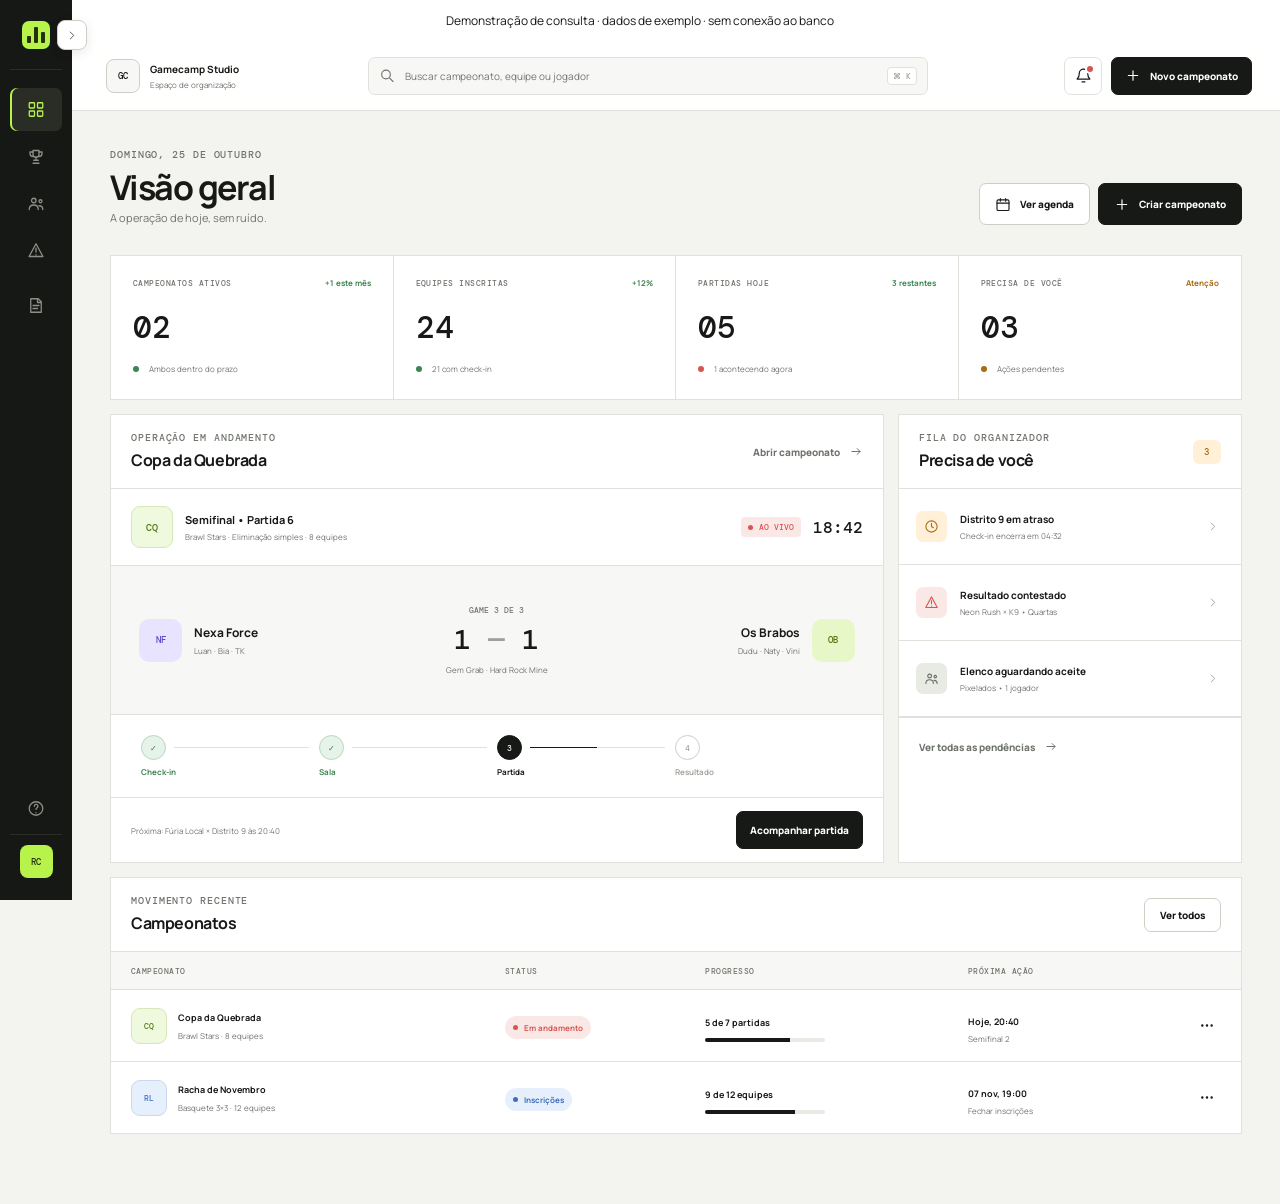
==== commit 1169fd3a: "Use SVG arrows throughout the portfolio" ====
--- a/demos/gamecamp/index.html
+++ b/demos/gamecamp/index.html
@@ -162,7 +162,7 @@
             </div>
 
             <div class="metric-strip">
-              <article><header><span>CAMPEONATOS ATIVOS</span><b>↗ 1 este mês</b></header><strong>02</strong><footer><i class="signal positive"></i> Ambos dentro do prazo</footer></article>
+              <article><header><span>CAMPEONATOS ATIVOS</span><b>+1 este mês</b></header><strong>02</strong><footer><i class="signal positive"></i> Ambos dentro do prazo</footer></article>
               <article><header><span>EQUIPES INSCRITAS</span><b>+12%</b></header><strong>24</strong><footer><i class="signal positive"></i> 21 com check-in</footer></article>
               <article><header><span>PARTIDAS HOJE</span><b>3 restantes</b></header><strong>05</strong><footer><i class="signal live"></i> 1 acontecendo agora</footer></article>
               <article><header><span>PRECISA DE VOCÊ</span><b class="warning-text">Atenção</b></header><strong>03</strong><footer><i class="signal warning"></i> Ações pendentes</footer></article>
